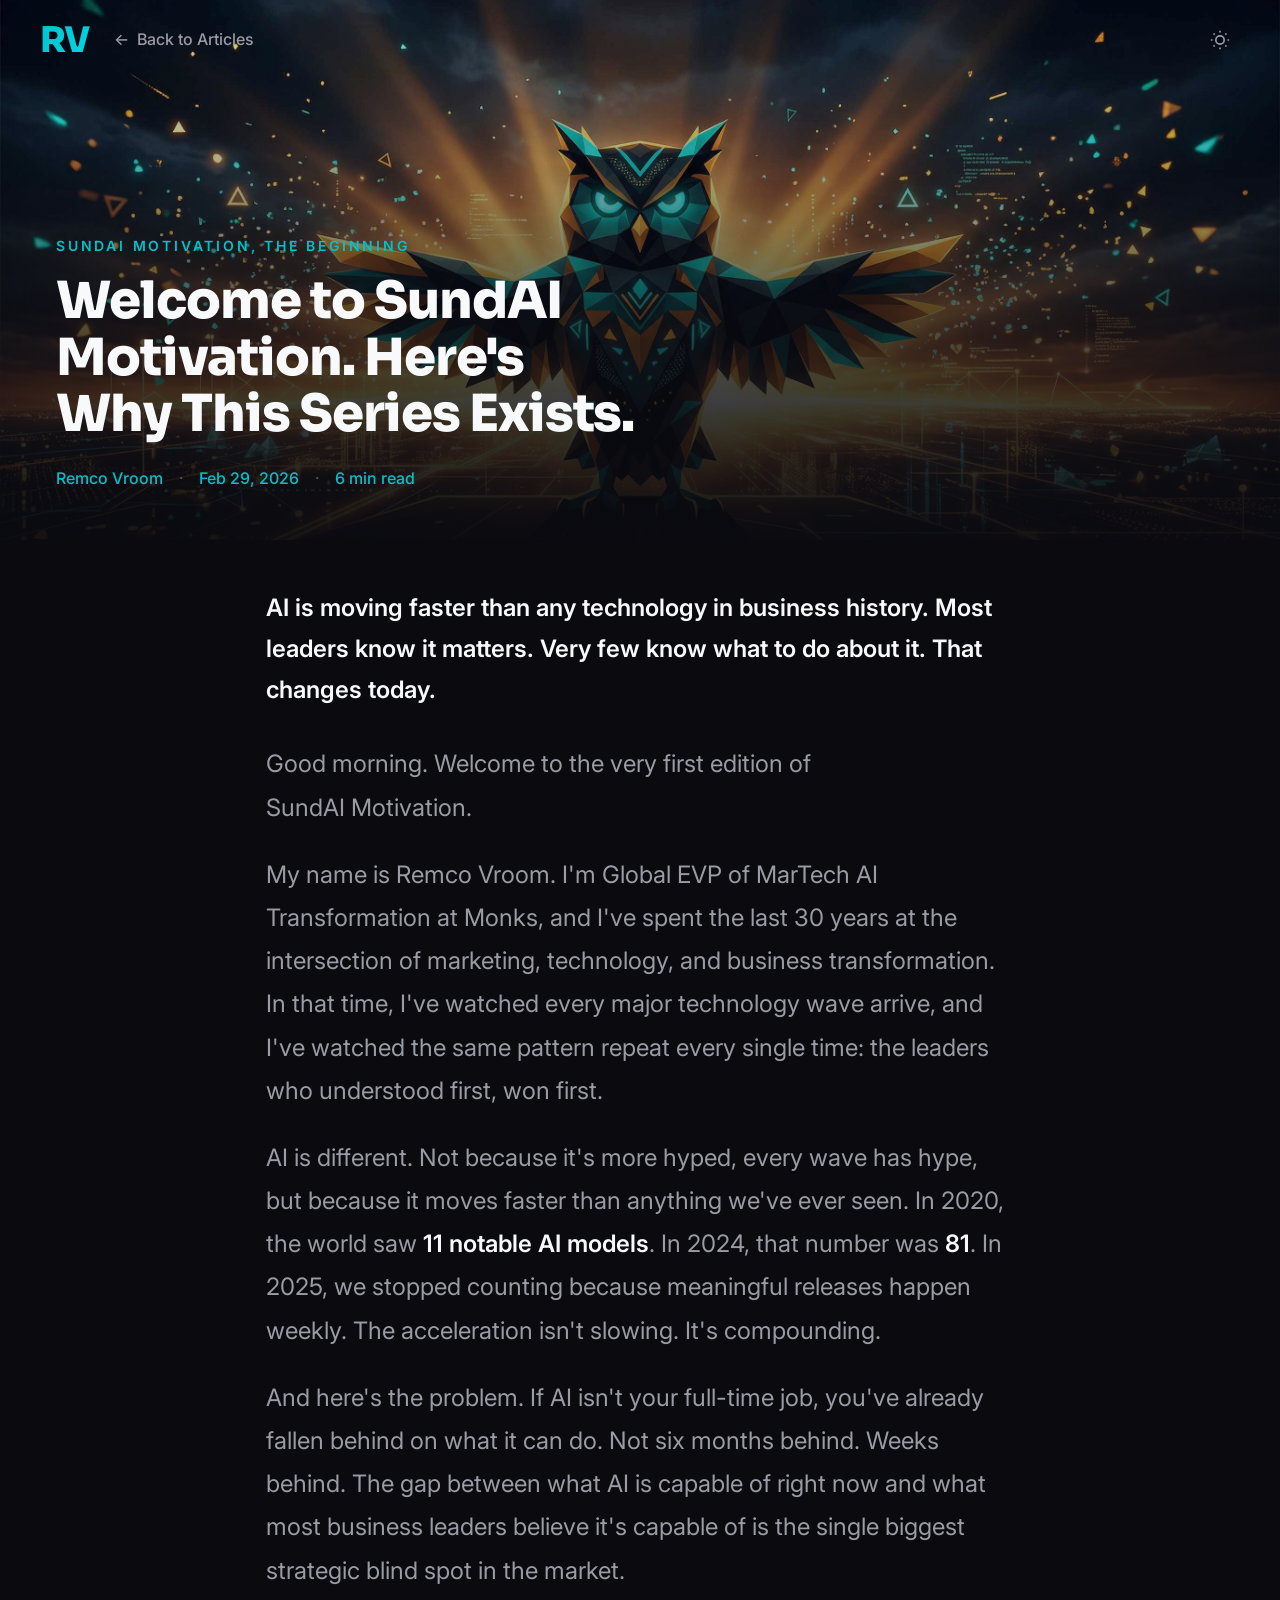
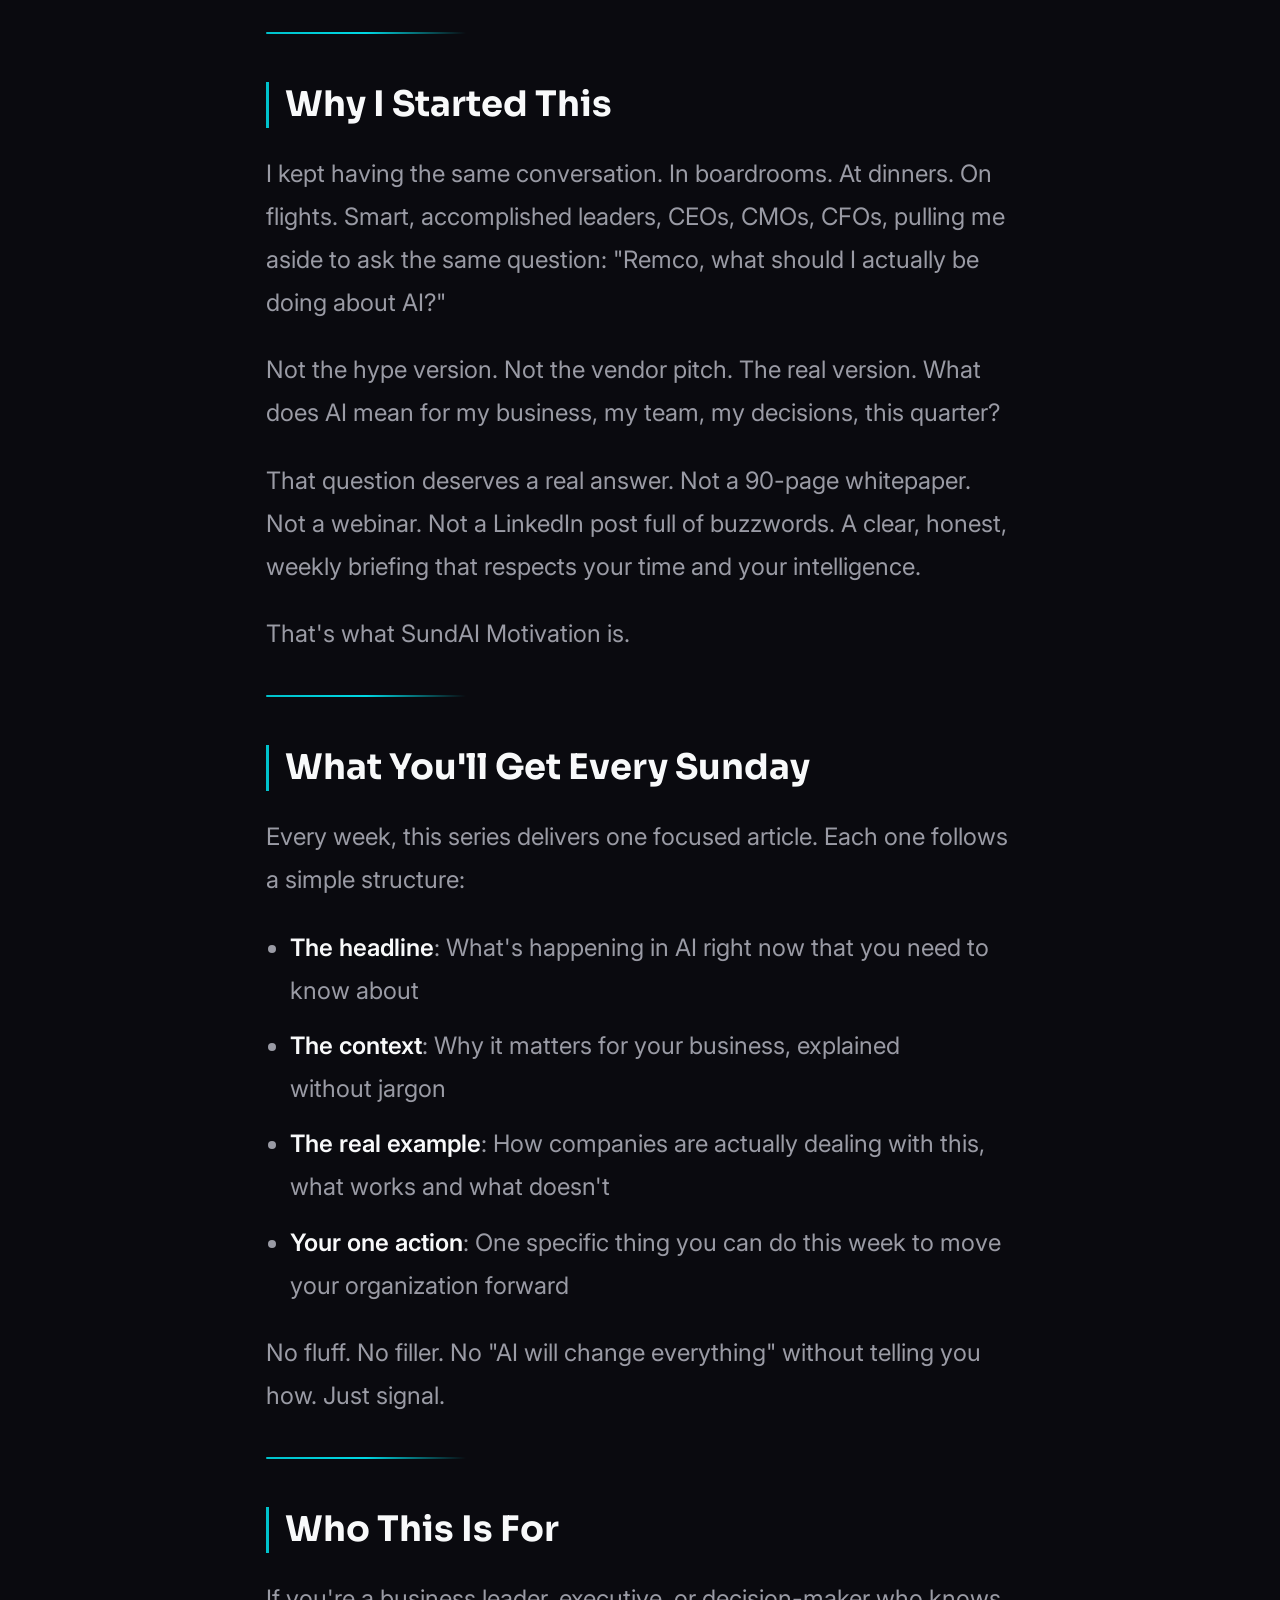
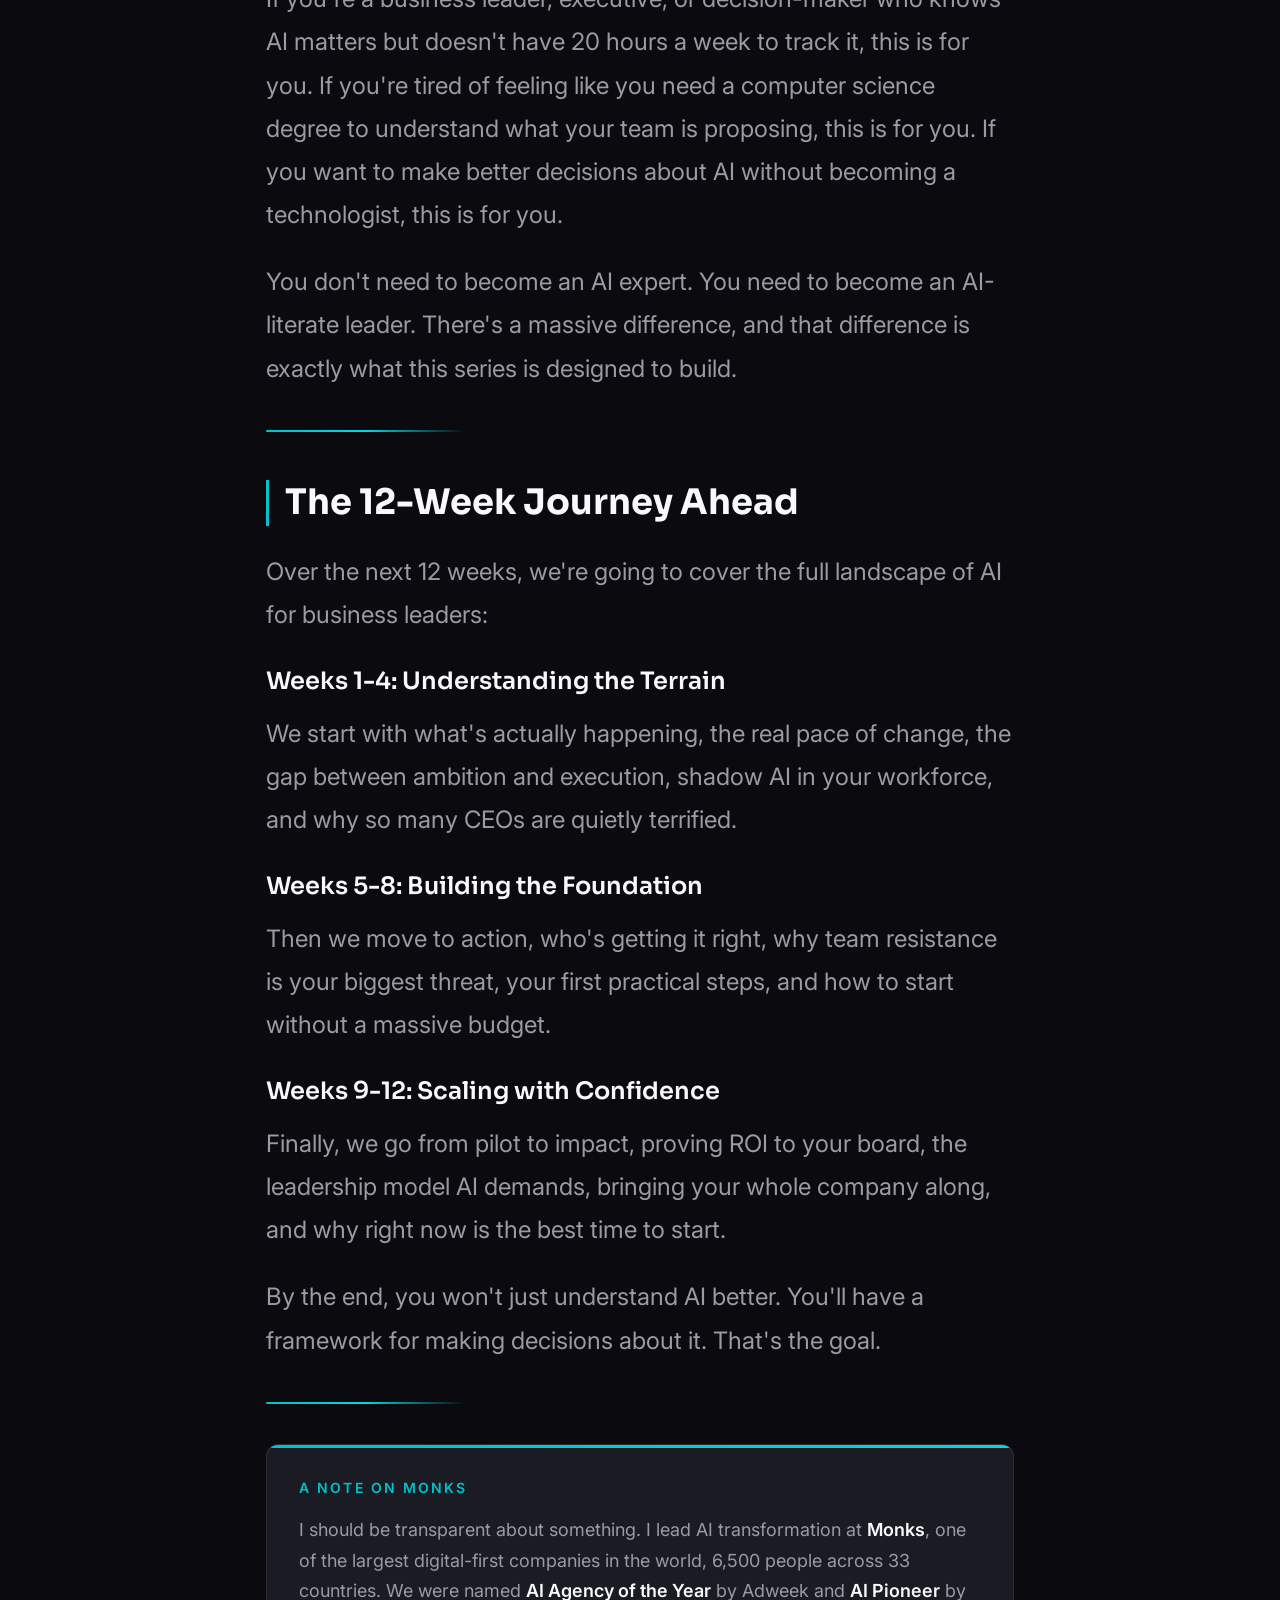
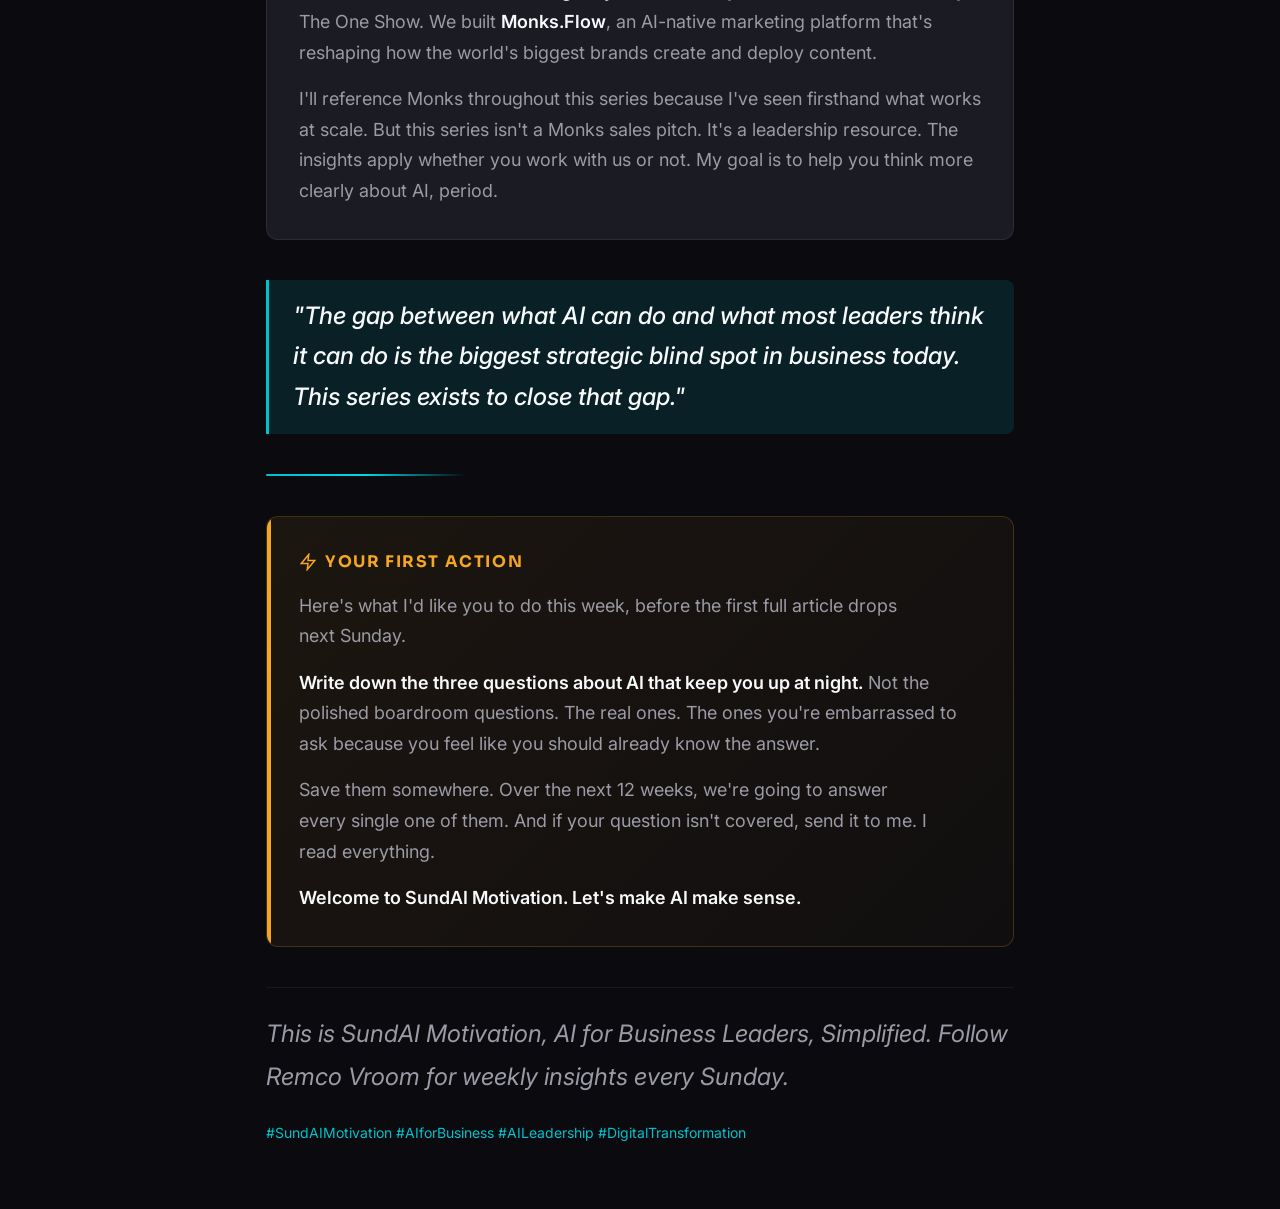
==== articles/opening-welcome.html @ 275d7925 "Initial commit: SUNDAI MOTIVATION website" ====
<!DOCTYPE html>
<html lang="en" data-theme="dark">
<head>
  <meta charset="UTF-8">
  <meta name="viewport" content="width=device-width, initial-scale=1.0">
  <title>Welcome to SundAI Motivation. Here's Why This Series Exists., Remco Vroom | SundAI Motivation</title>
  <meta name="description" content="The inaugural edition of SundAI Motivation, AI for Business Leaders. By Remco Vroom, Global EVP MarTech AI Transformation at Monks.">

  <link rel="preconnect" href="https://fonts.googleapis.com">
  <link rel="preconnect" href="https://fonts.gstatic.com" crossorigin>
  <link href="https://fonts.googleapis.com/css2?family=Sora:wght@400;600;700;800&family=Inter:wght@400;500;600&family=JetBrains+Mono:wght@400&display=swap" rel="stylesheet">

  <link rel="stylesheet" href="../base.css">
  <link rel="stylesheet" href="../style.css">
  <link rel="stylesheet" href="../components.css">
  <link rel="stylesheet" href="../article.css">

  <script>document.documentElement.setAttribute('data-theme','dark');</script>
</head>
<body>
  <!-- Reading progress -->
  <div class="reading-progress" id="readingProgress" aria-hidden="true"></div>

  <!-- Navigation -->
  <nav class="article-nav-bar" id="articleNav" role="navigation" aria-label="Article navigation">
    <div class="article-nav-inner">
      <div class="article-nav-left">
        <a href="../index.html" class="nav-logo" aria-label="Remco Vroom home">
          <span class="nav-logo-monogram">RV</span>
        </a>
        <a href="../index.html#articles" class="article-back-link">
          <span aria-hidden="true">&larr;</span>
          <span class="back-text">Back to Articles</span>
        </a>
      </div>
      <div class="nav-actions">
        <button data-theme-toggle aria-label="Switch to light mode" class="theme-btn">
          <svg width="20" height="20" viewBox="0 0 24 24" fill="none" stroke="currentColor" stroke-width="2"><circle cx="12" cy="12" r="5"/><path d="M12 1v2M12 21v2M4.22 4.22l1.42 1.42M18.36 18.36l1.42 1.42M1 12h2M21 12h2M4.22 19.78l1.42-1.42M18.36 5.64l1.42-1.42"/></svg>
        </button>
      </div>
    </div>
  </nav>

  <main>
    <!-- Article Header -->
    <header class="article-header">
      <img src="../assets/headers/opening-welcome.jpg" alt="Welcome to SundAI Motivation" class="article-header-image">
      <div class="article-header-overlay" aria-hidden="true"></div>
      <div class="article-header-content">
        <span class="article-header-label">SundAI Motivation, The Beginning</span>
        <h1 class="article-header-title">Welcome to SundAI Motivation. Here's Why This Series Exists.</h1>
        <div class="article-meta">
          <span class="article-meta-item">Remco Vroom</span>
          <span class="article-meta-divider" aria-hidden="true">&middot;</span>
          <span class="article-meta-item">Feb 29, 2026</span>
          <span class="article-meta-divider" aria-hidden="true">&middot;</span>
          <span class="article-meta-item">6 min read</span>
        </div>
      </div>
    </header>

    <!-- Article Body -->
    <div class="article-body">
      <article class="article-content">

        <p class="article-lead">AI is moving faster than any technology in business history. Most leaders know it matters. Very few know what to do about it. That changes today.</p>

        <p>Good morning. Welcome to the very first edition of SundAI Motivation.</p>

        <p>My name is Remco Vroom. I'm Global EVP of MarTech AI Transformation at Monks, and I've spent the last 30 years at the intersection of marketing, technology, and business transformation. In that time, I've watched every major technology wave arrive, and I've watched the same pattern repeat every single time: the leaders who understood first, won first.</p>

        <p>AI is different. Not because it's more hyped, every wave has hype, but because it moves faster than anything we've ever seen. In 2020, the world saw <strong>11 notable AI models</strong>. In 2024, that number was <strong>81</strong>. In 2025, we stopped counting because meaningful releases happen weekly. The acceleration isn't slowing. It's compounding.</p>

        <p>And here's the problem. If AI isn't your full-time job, you've already fallen behind on what it can do. Not six months behind. Weeks behind. The gap between what AI is capable of right now and what most business leaders believe it's capable of is the single biggest strategic blind spot in the market.</p>

        <hr>

        <h3>Why I Started This</h3>

        <p>I kept having the same conversation. In boardrooms. At dinners. On flights. Smart, accomplished leaders, CEOs, CMOs, CFOs, pulling me aside to ask the same question: "Remco, what should I actually be doing about AI?"</p>

        <p>Not the hype version. Not the vendor pitch. The real version. What does AI mean for my business, my team, my decisions, this quarter?</p>

        <p>That question deserves a real answer. Not a 90-page whitepaper. Not a webinar. Not a LinkedIn post full of buzzwords. A clear, honest, weekly briefing that respects your time and your intelligence.</p>

        <p>That's what SundAI Motivation is.</p>

        <hr>

        <h3>What You'll Get Every Sunday</h3>

        <p>Every week, this series delivers one focused article. Each one follows a simple structure:</p>

        <ul>
          <li><strong>The headline</strong>: What's happening in AI right now that you need to know about</li>
          <li><strong>The context</strong>: Why it matters for your business, explained without jargon</li>
          <li><strong>The real example</strong>: How companies are actually dealing with this, what works and what doesn't</li>
          <li><strong>Your one action</strong>: One specific thing you can do this week to move your organization forward</li>
        </ul>

        <p>No fluff. No filler. No "AI will change everything" without telling you how. Just signal.</p>

        <hr>

        <h3>Who This Is For</h3>

        <p>If you're a business leader, executive, or decision-maker who knows AI matters but doesn't have 20 hours a week to track it, this is for you. If you're tired of feeling like you need a computer science degree to understand what your team is proposing, this is for you. If you want to make better decisions about AI without becoming a technologist, this is for you.</p>

        <p>You don't need to become an AI expert. You need to become an AI-literate leader. There's a massive difference, and that difference is exactly what this series is designed to build.</p>

        <hr>

        <h3>The 12-Week Journey Ahead</h3>

        <p>Over the next 12 weeks, we're going to cover the full landscape of AI for business leaders:</p>

        <h4>Weeks 1-4: Understanding the Terrain</h4>

        <p>We start with what's actually happening, the real pace of change, the gap between ambition and execution, shadow AI in your workforce, and why so many CEOs are quietly terrified.</p>

        <h4>Weeks 5-8: Building the Foundation</h4>

        <p>Then we move to action, who's getting it right, why team resistance is your biggest threat, your first practical steps, and how to start without a massive budget.</p>

        <h4>Weeks 9-12: Scaling with Confidence</h4>

        <p>Finally, we go from pilot to impact, proving ROI to your board, the leadership model AI demands, bringing your whole company along, and why right now is the best time to start.</p>

        <p>By the end, you won't just understand AI better. You'll have a framework for making decisions about it. That's the goal.</p>

        <hr>

        <div class="monks-story">
          <span class="monks-story-label">A Note on Monks</span>
          <p>I should be transparent about something. I lead AI transformation at <strong>Monks</strong>, one of the largest digital-first companies in the world, 6,500 people across 33 countries. We were named <strong>AI Agency of the Year</strong> by Adweek and <strong>AI Pioneer</strong> by The One Show. We built <strong>Monks.Flow</strong>, an AI-native marketing platform that's reshaping how the world's biggest brands create and deploy content.</p>
          <p>I'll reference Monks throughout this series because I've seen firsthand what works at scale. But this series isn't a Monks sales pitch. It's a leadership resource. The insights apply whether you work with us or not. My goal is to help you think more clearly about AI, period.</p>
        </div>

        <blockquote>
          <p>"The gap between what AI can do and what most leaders think it can do is the biggest strategic blind spot in business today. This series exists to close that gap."</p>
        </blockquote>

        <hr>

        <div class="action-callout">
          <div class="action-callout-label">
            <svg width="18" height="18" viewBox="0 0 24 24" fill="none" stroke="currentColor" stroke-width="2"><path d="M13 2L3 14h9l-1 8 10-12h-9l1-8z"/></svg>
            Your First Action
          </div>
          <p>Here's what I'd like you to do this week, before the first full article drops next Sunday.</p>
          <p><strong>Write down the three questions about AI that keep you up at night.</strong> Not the polished boardroom questions. The real ones. The ones you're embarrassed to ask because you feel like you should already know the answer.</p>
          <p>Save them somewhere. Over the next 12 weeks, we're going to answer every single one of them. And if your question isn't covered, send it to me. I read everything.</p>
          <p><strong>Welcome to SundAI Motivation. Let's make AI make sense.</strong></p>
        </div>

        <div class="article-series-footer">
          <p>This is SundAI Motivation, AI for Business Leaders, Simplified. Follow Remco Vroom for weekly insights every Sunday.</p>
          <span class="hashtags">#SundAIMotivation #AIforBusiness #AILeadership #DigitalTransformation</span>
        </div>

      </article>
    </div>
  </main>

  <script>
  (function() {
    'use strict';
    
    // Theme toggle
    const toggle = document.querySelector('[data-theme-toggle]');
    const root = document.documentElement;
    let theme = 'dark';
    
    function updateToggleIcon() {
      if (!toggle) return;
      toggle.innerHTML = theme === 'dark'
        ? '<svg width="20" height="20" viewBox="0 0 24 24" fill="none" stroke="currentColor" stroke-width="2"><circle cx="12" cy="12" r="5"/><path d="M12 1v2M12 21v2M4.22 4.22l1.42 1.42M18.36 18.36l1.42 1.42M1 12h2M21 12h2M4.22 19.78l1.42-1.42M18.36 5.64l1.42-1.42"/></svg>'
        : '<svg width="20" height="20" viewBox="0 0 24 24" fill="none" stroke="currentColor" stroke-width="2"><path d="M21 12.79A9 9 0 1 1 11.21 3 7 7 0 0 0 21 12.79z"/></svg>';
      toggle.setAttribute('aria-label', `Switch to ${theme === 'dark' ? 'light' : 'dark'} mode`);
    }
    
    if (toggle) {
      toggle.addEventListener('click', () => {
        theme = theme === 'dark' ? 'light' : 'dark';
        root.setAttribute('data-theme', theme);
        updateToggleIcon();
        updateNavBg();
      });
    }
    updateToggleIcon();
    
    // Nav scroll effect
    const nav = document.getElementById('articleNav');
    function updateNavBg() {
      if (window.scrollY > 50) {
        nav.classList.add('scrolled');
      } else {
        nav.classList.remove('scrolled');
      }
    }
    window.addEventListener('scroll', updateNavBg, { passive: true });
    updateNavBg();
    
    // Reading progress
    const progressBar = document.getElementById('readingProgress');
    function updateProgress() {
      const scrollTop = window.scrollY;
      const docHeight = document.documentElement.scrollHeight - window.innerHeight;
      const progress = docHeight > 0 ? (scrollTop / docHeight) * 100 : 0;
      progressBar.style.width = progress + '%';
    }
    window.addEventListener('scroll', updateProgress, { passive: true });
    updateProgress();
  })();
  </script>
</body>
</html>
---- base.css ----
/* base.css, global resets and polish */

*, *::before, *::after {
  box-sizing: border-box;
  margin: 0;
  padding: 0;
}

html {
  -moz-text-size-adjust: none;
  -webkit-text-size-adjust: none;
  text-size-adjust: none;
  -webkit-font-smoothing: antialiased;
  -moz-osx-font-smoothing: grayscale;
  text-rendering: optimizeLegibility;
  scroll-behavior: smooth;
  hanging-punctuation: first last;
  scroll-padding-top: var(--space-16);
}

body {
  min-height: 100dvh;
  line-height: 1.6;
  font-family: var(--font-body, 'Inter', sans-serif);
  font-size: var(--text-base);
  color: var(--color-text);
  background-color: var(--color-bg);
}

img, picture, video, canvas, svg {
  display: block;
  max-width: 100%;
  height: auto;
}

ul[role="list"], ol[role="list"] {
  list-style: none;
}

input, button, textarea, select {
  font: inherit;
  color: inherit;
}

h1, h2, h3, h4, h5, h6 {
  text-wrap: balance;
  line-height: 1.15;
}

p, li, figcaption {
  text-wrap: pretty;
  max-width: 72ch;
}

::selection {
  background: rgba(0, 194, 204, 0.25);
  color: var(--color-text);
}

:focus-visible {
  outline: 2px solid var(--color-primary);
  outline-offset: 3px;
  border-radius: 4px;
}

@media (prefers-reduced-motion: reduce) {
  *, *::before, *::after {
    animation-duration: 0.01ms !important;
    animation-iteration-count: 1 !important;
    transition-duration: 0.01ms !important;
    scroll-behavior: auto !important;
  }
}

button {
  cursor: pointer;
  background: none;
  border: none;
}

table {
  border-collapse: collapse;
  width: 100%;
}

.sr-only {
  position: absolute;
  width: 1px;
  height: 1px;
  padding: 0;
  margin: -1px;
  overflow: hidden;
  clip: rect(0, 0, 0, 0);
  white-space: nowrap;
  border-width: 0;
}
---- style.css ----
/* ============================================
   REMCO VROOM, Custom Design Tokens
   Dark-mode-first premium personal brand
   ============================================ */

:root {
  /* --- Type Scale (Fluid) --- */
  --text-xs:   clamp(0.75rem, 0.7rem  + 0.25vw, 0.875rem);
  --text-sm:   clamp(0.875rem, 0.8rem  + 0.35vw, 1rem);
  --text-base: clamp(1rem,    0.9rem  + 0.5vw, 1.125rem);
  --text-lg:   clamp(1.125rem, 0.95rem + 0.85vw, 1.5rem);
  --text-xl:   clamp(1.5rem,  1rem    + 1.5vw, 2.25rem);
  --text-2xl:  clamp(2rem,    1.2rem  + 2.5vw, 3.5rem);
  --text-3xl:  clamp(2.5rem,  1rem    + 4vw,   5rem);
  --text-hero: clamp(3rem,    0.5rem  + 7vw,   8rem);

  /* --- 4px Spacing System --- */
  --space-1:  0.25rem;
  --space-2:  0.5rem;
  --space-3:  0.75rem;
  --space-4:  1rem;
  --space-5:  1.25rem;
  --space-6:  1.5rem;
  --space-8:  2rem;
  --space-10: 2.5rem;
  --space-12: 3rem;
  --space-16: 4rem;
  --space-20: 5rem;
  --space-24: 6rem;
  --space-32: 8rem;

  /* --- Fonts --- */
  --font-display: 'Sora', sans-serif;
  --font-body: 'Inter', sans-serif;
  --font-mono: 'JetBrains Mono', monospace;

  /* --- Accent Colors (both modes) --- */
  --color-primary: #00C2CC;
  --color-primary-hover: #00D8E3;
  --color-primary-active: #008B94;
  --color-primary-highlight: rgba(0,194,204,0.12);
  --color-accent-warm: #F5A623;

  /* --- Radius --- */
  --radius-sm: 8px;
  --radius-md: 12px;
  --radius-lg: 16px;
  --radius-full: 9999px;

  /* --- Transitions --- */
  --transition-interactive: 180ms cubic-bezier(0.16, 1, 0.3, 1);
  --ease-golden: cubic-bezier(0.16, 1, 0.3, 1);

  /* --- Content Widths --- */
  --content-narrow: 640px;
  --content-default: 960px;
  --content-wide: 1200px;
  --content-full: 100%;
}

/* ============================================
   LIGHT MODE
   ============================================ */
[data-theme="light"] {
  --color-bg: #F8F9FA;
  --color-surface: #FFFFFF;
  --color-surface-2: #F0F1F3;
  --color-surface-offset: #E8E9ED;
  --color-divider: #D4D5DA;
  --color-border: #C8C9CE;

  --color-text: #1A1B23;
  --color-text-muted: #5C5D6B;
  --color-text-faint: #9A9BA5;

  --shadow-sm: 0 1px 2px rgba(26,27,35,0.06);
  --shadow-md: 0 4px 12px rgba(26,27,35,0.08);
  --shadow-lg: 0 12px 32px rgba(26,27,35,0.12);
}

/* ============================================
   DARK MODE (PRIMARY / DEFAULT)
   ============================================ */
:root, [data-theme="dark"] {
  --color-bg: #0A0A0F;
  --color-surface: #1A1B23;
  --color-surface-2: #22232E;
  --color-surface-offset: #14151C;
  --color-divider: rgba(255,255,255,0.06);
  --color-border: rgba(255,255,255,0.08);

  --color-text: #F8F9FA;
  --color-text-muted: #9A9BA5;
  --color-text-faint: #5C5D6B;

  --shadow-sm: 0 1px 2px rgba(0,0,0,0.2);
  --shadow-md: 0 4px 12px rgba(0,0,0,0.3);
  --shadow-lg: 0 12px 32px rgba(0,0,0,0.4);
}

/* ============================================
   GLASS EFFECTS
   ============================================ */
.glass {
  backdrop-filter: blur(24px);
  -webkit-backdrop-filter: blur(24px);
  background: rgba(255,255,255,0.04);
  border: 1px solid rgba(255,255,255,0.08);
}

[data-theme="light"] .glass {
  background: rgba(255,255,255,0.7);
  border: 1px solid rgba(0,0,0,0.08);
}
---- components.css ----
/* ============================================
   COMPONENTS, Remco Vroom
   Premium dark-mode-first personal brand site
   ============================================ */

/* ====== NAVIGATION ====== */
.nav {
  position: fixed;
  top: 0;
  left: 0;
  right: 0;
  z-index: 1000;
  padding: var(--space-3) var(--space-4);
  transition: background var(--transition-interactive),
              backdrop-filter var(--transition-interactive);
}

.nav-inner {
  max-width: var(--content-wide);
  margin: 0 auto;
  display: flex;
  align-items: center;
  justify-content: space-between;
  gap: var(--space-4);
}

.nav-logo {
  text-decoration: none;
  color: var(--color-text);
  transition: color var(--transition-interactive);
}

.nav-logo-monogram {
  font-family: var(--font-display);
  font-weight: 800;
  font-size: var(--text-xl);
  letter-spacing: -0.02em;
  background: linear-gradient(135deg, var(--color-primary) 0%, var(--color-primary-hover) 100%);
  -webkit-background-clip: text;
  -webkit-text-fill-color: transparent;
  background-clip: text;
}

.nav-links {
  display: flex;
  gap: var(--space-8);
  list-style: none;
}

.nav-links a {
  font-family: var(--font-body);
  font-size: var(--text-sm);
  font-weight: 500;
  color: var(--color-text-muted);
  text-decoration: none;
  transition: color var(--transition-interactive);
  position: relative;
}

.nav-links a::after {
  content: '';
  position: absolute;
  bottom: -4px;
  left: 0;
  width: 0;
  height: 2px;
  background: var(--color-primary);
  transition: width var(--transition-interactive);
}

.nav-links a:hover {
  color: var(--color-text);
}

.nav-links a:hover::after,
.nav-links a.active::after {
  width: 100%;
}

.nav-links a.active {
  color: var(--color-text);
}

.nav-actions {
  display: flex;
  align-items: center;
  gap: var(--space-3);
}

.theme-btn {
  display: flex;
  align-items: center;
  justify-content: center;
  width: 40px;
  height: 40px;
  border-radius: var(--radius-sm);
  color: var(--color-text-muted);
  transition: color var(--transition-interactive),
              background var(--transition-interactive);
}

.theme-btn:hover {
  color: var(--color-text);
  background: rgba(255,255,255,0.06);
}

[data-theme="light"] .theme-btn:hover {
  background: rgba(0,0,0,0.06);
}

.hamburger {
  display: none;
  flex-direction: column;
  justify-content: center;
  gap: 5px;
  width: 44px;
  height: 44px;
  padding: var(--space-2);
}

.hamburger span {
  display: block;
  width: 24px;
  height: 2px;
  background: var(--color-text);
  transition: transform var(--transition-interactive),
              opacity var(--transition-interactive);
}

.hamburger.active span:nth-child(1) {
  transform: translateY(7px) rotate(45deg);
}

.hamburger.active span:nth-child(2) {
  opacity: 0;
}

.hamburger.active span:nth-child(3) {
  transform: translateY(-7px) rotate(-45deg);
}

/* Mobile menu */
.mobile-menu {
  position: fixed;
  top: 0;
  right: -100%;
  width: 300px;
  height: 100dvh;
  z-index: 999;
  padding: var(--space-24) var(--space-8) var(--space-8);
  transition: right 400ms var(--ease-golden);
  border-radius: 0;
  border-left: 1px solid rgba(255,255,255,0.08);
}

.mobile-menu.open {
  right: 0;
}

.mobile-menu ul {
  list-style: none;
  display: flex;
  flex-direction: column;
  gap: var(--space-6);
}

.mobile-menu a {
  font-family: var(--font-display);
  font-size: var(--text-xl);
  font-weight: 600;
  color: var(--color-text);
  text-decoration: none;
  transition: color var(--transition-interactive);
}

.mobile-menu a:hover {
  color: var(--color-primary);
}

/* Mobile overlay backdrop */
.mobile-overlay {
  position: fixed;
  inset: 0;
  background: rgba(0,0,0,0.5);
  z-index: 998;
  opacity: 0;
  pointer-events: none;
  transition: opacity 300ms var(--ease-golden);
}

.mobile-overlay.active {
  opacity: 1;
  pointer-events: auto;
}

/* ====== HERO ====== */
.hero {
  position: relative;
  min-height: 100dvh;
  display: flex;
  align-items: center;
  overflow: hidden;
  overflow-x: clip;
}

.hero-bg {
  position: absolute;
  inset: 0;
  background: linear-gradient(135deg, #0A0A0F 0%, #0D1B2A 40%, #001A20 100%);
  z-index: 0;
}

[data-theme="light"] .hero-bg {
  background: linear-gradient(135deg, #F8F9FA 0%, #E8EFF8 40%, #E0F0F0 100%);
}

.hero-particles {
  position: absolute;
  inset: 0;
  background-image: radial-gradient(1px 1px at 20px 30px, rgba(0,194,204,0.15), transparent),
                     radial-gradient(1px 1px at 40px 70px, rgba(0,194,204,0.1), transparent),
                     radial-gradient(1px 1px at 50px 160px, rgba(0,194,204,0.12), transparent),
                     radial-gradient(1px 1px at 90px 40px, rgba(0,194,204,0.08), transparent),
                     radial-gradient(1px 1px at 130px 80px, rgba(245,166,35,0.06), transparent),
                     radial-gradient(1px 1px at 160px 120px, rgba(0,194,204,0.1), transparent);
  background-size: 200px 200px;
  animation: particleDrift 20s linear infinite;
}

@keyframes particleDrift {
  0% { transform: translate(0, 0); }
  100% { transform: translate(-200px, -200px); }
}

.hero-content {
  position: relative;
  z-index: 1;
  max-width: var(--content-wide);
  margin: 0 auto;
  padding: var(--space-16) var(--space-4) 0;
  display: grid;
  grid-template-columns: 1.1fr 0.9fr;
  gap: var(--space-4);
  align-items: center;
  width: 100%;
  min-height: 100dvh;
}

.hero-text {
  display: flex;
  flex-direction: column;
  gap: var(--space-4);
}

.hero-label {
  font-family: var(--font-body);
  font-size: var(--text-xs);
  font-weight: 600;
  text-transform: uppercase;
  letter-spacing: 0.2em;
  color: var(--color-primary);
}

.hero-headline {
  font-family: var(--font-display);
  font-size: var(--text-hero);
  font-weight: 800;
  line-height: 1.0;
  letter-spacing: -0.03em;
  color: var(--color-text);
}

.hero-subline {
  font-family: var(--font-body);
  font-size: var(--text-lg);
  color: var(--color-text-muted);
  max-width: 50ch;
  line-height: 1.6;
}

.hero-buttons {
  display: flex;
  gap: var(--space-4);
  margin-top: var(--space-4);
  flex-wrap: wrap;
}

.hero-image-wrap {
  position: relative;
  display: flex;
  justify-content: center;
  align-items: center;
  overflow: hidden;
}

.hero-glow {
  position: absolute;
  bottom: 10%;
  left: 50%;
  transform: translateX(-50%);
  width: 70%;
  height: 70%;
  background: radial-gradient(ellipse, rgba(0,194,204,0.15) 0%, transparent 70%);
  filter: blur(40px);
  pointer-events: none;
}

[data-theme="light"] .hero-glow {
  background: radial-gradient(ellipse, rgba(0,194,204,0.1) 0%, transparent 70%);
}

.hero-image {
  width: auto;
  max-width: 100%;
  max-height: 70vh;
  height: auto;
  object-fit: contain;
  position: relative;
  z-index: 1;
  filter: drop-shadow(0 0 60px rgba(0,194,204,0.2));
  border-radius: var(--radius-md);
}

/* ====== BUTTONS ====== */
.btn {
  display: inline-flex;
  align-items: center;
  gap: var(--space-2);
  padding: var(--space-3) var(--space-6);
  border-radius: var(--radius-sm);
  font-family: var(--font-body);
  font-weight: 600;
  font-size: var(--text-sm);
  text-decoration: none;
  cursor: pointer;
  transition: all var(--transition-interactive);
  border: none;
  white-space: nowrap;
}

.btn-primary {
  background: linear-gradient(135deg, #00C2CC 0%, #009BA3 100%);
  color: #0A0A0F;
  box-shadow: 0 4px 16px rgba(0,194,204,0.15);
}

.btn-primary:hover {
  box-shadow: 0 8px 32px rgba(0,194,204,0.25);
  transform: translateY(-1px);
}

.btn-primary:active {
  transform: translateY(0);
  box-shadow: 0 2px 8px rgba(0,194,204,0.15);
}

.btn-ghost {
  background: transparent;
  color: var(--color-text);
  border: 1px solid var(--color-border);
}

.btn-ghost:hover {
  border-color: var(--color-primary);
  color: var(--color-primary);
  box-shadow: 0 4px 16px rgba(0,194,204,0.08);
}

.btn-ghost:active {
  transform: translateY(0);
}

.btn-lg {
  padding: var(--space-4) var(--space-8);
  font-size: var(--text-base);
}

/* ====== ABOUT ====== */
.about {
  padding: clamp(var(--space-12), 8vw, var(--space-32)) var(--space-4);
  background: var(--color-surface-offset);
}

.about-container {
  max-width: var(--content-wide);
  margin: 0 auto;
}

.about-glass {
  border-radius: var(--radius-lg);
  padding: clamp(var(--space-6), 4vw, var(--space-12));
}

.about-inner {
  display: grid;
  grid-template-columns: 1fr 1fr;
  gap: var(--space-10);
  align-items: center;
}

.about-name {
  font-family: var(--font-display);
  font-size: var(--text-2xl);
  font-weight: 700;
  margin-bottom: var(--space-2);
}

.about-title {
  font-family: var(--font-body);
  font-size: var(--text-sm);
  font-weight: 600;
  color: var(--color-primary);
  margin-bottom: var(--space-6);
}

.about-bio {
  font-family: var(--font-body);
  font-size: var(--text-base);
  color: var(--color-text-muted);
  line-height: 1.7;
  margin-bottom: var(--space-8);
  max-width: 60ch;
}

.about-stats {
  display: grid;
  grid-template-columns: repeat(4, 1fr);
  gap: var(--space-4);
}

.stat {
  text-align: center;
  padding: var(--space-4) var(--space-2);
  background: rgba(255,255,255,0.03);
  border-radius: var(--radius-sm);
  border: 1px solid var(--color-divider);
}

[data-theme="light"] .stat {
  background: rgba(0,0,0,0.03);
}

.stat-number {
  font-family: var(--font-display);
  font-size: var(--text-xl);
  font-weight: 700;
  color: var(--color-primary);
  display: block;
  margin-bottom: var(--space-1);
}

.stat-label {
  font-family: var(--font-body);
  font-size: var(--text-xs);
  color: var(--color-text-muted);
  display: block;
}

.about-image-wrap {
  display: flex;
  justify-content: center;
  align-items: center;
  border-radius: var(--radius-md);
  overflow: hidden;
  aspect-ratio: 16/9;
}

.about-image {
  width: 100%;
  height: 100%;
  object-fit: cover;
  object-position: center;
  border-radius: var(--radius-md);
}

/* ====== ARTICLES ====== */
.articles {
  padding: clamp(var(--space-12), 8vw, var(--space-32)) var(--space-4);
  background: var(--color-bg);
}

.articles-container {
  max-width: var(--content-wide);
  margin: 0 auto;
}

.articles-header {
  margin-bottom: var(--space-12);
}

.section-accent-line {
  width: 60px;
  height: 3px;
  background: linear-gradient(90deg, var(--color-primary), var(--color-primary-hover));
  border-radius: 2px;
  margin-bottom: var(--space-4);
}

.articles-title {
  font-family: var(--font-display);
  font-size: var(--text-2xl);
  font-weight: 700;
  margin-bottom: var(--space-2);
}

.articles-subtitle {
  font-family: var(--font-body);
  font-size: var(--text-lg);
  color: var(--color-text-muted);
}

.articles-grid {
  display: grid;
  grid-template-columns: repeat(auto-fill, minmax(min(340px, 100%), 1fr));
  gap: var(--space-6);
}

.article-card {
  background: var(--color-surface);
  border: 1px solid var(--color-border);
  border-radius: var(--radius-md);
  overflow: hidden;
  transition: border-color var(--transition-interactive),
              box-shadow var(--transition-interactive),
              transform var(--transition-interactive);
  text-decoration: none;
  color: inherit;
  display: block;
}

.article-card:hover {
  border-color: rgba(0,194,204,0.3);
  box-shadow: 0 8px 32px rgba(0,194,204,0.08);
  transform: translateY(-2px);
}

.article-card:active {
  transform: translateY(0);
}

.article-card-image {
  width: 100%;
  aspect-ratio: 16/9;
  object-fit: cover;
  display: block;
}

.article-card-body {
  padding: var(--space-5);
}

.article-card-title {
  font-family: var(--font-display);
  font-size: var(--text-base);
  font-weight: 600;
  line-height: 1.35;
  margin-bottom: var(--space-3);
  color: var(--color-text);
}

.article-card-meta {
  font-family: var(--font-body);
  font-size: var(--text-xs);
  color: var(--color-text-faint);
  display: flex;
  gap: var(--space-3);
}

/* ====== AI LANDSCAPE ====== */
.landscape {
  padding: clamp(var(--space-12), 8vw, var(--space-32)) var(--space-4);
  background: var(--color-surface-offset);
  position: relative;
  overflow: hidden;
}

.landscape::before {
  content: '';
  position: absolute;
  top: 0;
  right: -20%;
  width: 50%;
  height: 50%;
  background: radial-gradient(ellipse, rgba(0,194,204,0.04) 0%, transparent 70%);
  pointer-events: none;
}

.landscape-container {
  max-width: var(--content-wide);
  margin: 0 auto;
  position: relative;
  z-index: 1;
}

.landscape-header {
  margin-bottom: var(--space-12);
}

.landscape-title {
  font-family: var(--font-display);
  font-size: var(--text-2xl);
  font-weight: 700;
}

.landscape-stats {
  display: grid;
  grid-template-columns: repeat(2, 1fr);
  gap: var(--space-8);
}

.landscape-stat {
  padding: var(--space-8);
  background: var(--color-surface);
  border: 1px solid var(--color-border);
  border-radius: var(--radius-md);
  transition: border-color var(--transition-interactive),
              box-shadow var(--transition-interactive);
}

.landscape-stat:hover {
  border-color: rgba(0,194,204,0.2);
  box-shadow: 0 8px 32px rgba(0,194,204,0.06);
}

.landscape-number {
  font-family: var(--font-display);
  font-size: var(--text-3xl);
  font-weight: 800;
  color: var(--color-primary);
  display: block;
  line-height: 1;
  font-variant-numeric: tabular-nums lining-nums;
}

.landscape-suffix {
  font-family: var(--font-display);
  font-size: var(--text-lg);
  font-weight: 600;
  color: var(--color-text);
  display: block;
  margin-top: var(--space-2);
  margin-bottom: var(--space-4);
}

.landscape-context {
  font-family: var(--font-body);
  font-size: var(--text-sm);
  color: var(--color-text-muted);
  line-height: 1.6;
  max-width: 50ch;
}

/* ====== SPEAKING & CONTACT ====== */
.speaking {
  padding: clamp(var(--space-12), 8vw, var(--space-32)) var(--space-4);
  background: linear-gradient(135deg, #0A0A0F 0%, #0D1B2A 50%, #001A20 100%);
  text-align: center;
}

[data-theme="light"] .speaking {
  background: linear-gradient(135deg, #F8F9FA 0%, #E8EFF8 50%, #E0F0F0 100%);
}

.speaking-container {
  max-width: var(--content-default);
  margin: 0 auto;
}

.speaking-title {
  font-family: var(--font-display);
  font-size: var(--text-2xl);
  font-weight: 700;
  margin-bottom: var(--space-4);
}

.speaking-subtitle {
  font-family: var(--font-body);
  font-size: var(--text-lg);
  color: var(--color-text-muted);
  margin-bottom: var(--space-10);
  max-width: 55ch;
  margin-left: auto;
  margin-right: auto;
}

.speaking-topics {
  display: flex;
  flex-wrap: wrap;
  gap: var(--space-3);
  justify-content: center;
  margin-bottom: var(--space-10);
}

.topic-pill {
  font-family: var(--font-body);
  font-size: var(--text-sm);
  font-weight: 500;
  padding: var(--space-2) var(--space-5);
  border-radius: var(--radius-full);
  background: var(--color-primary-highlight);
  color: var(--color-primary);
  border: 1px solid rgba(0,194,204,0.2);
}

.speaking-contact {
  display: flex;
  align-items: center;
  justify-content: center;
  gap: var(--space-6);
}

.social-link {
  display: flex;
  align-items: center;
  justify-content: center;
  width: 48px;
  height: 48px;
  border-radius: var(--radius-sm);
  color: var(--color-text-muted);
  border: 1px solid var(--color-border);
  transition: all var(--transition-interactive);
}

.social-link:hover {
  color: var(--color-primary);
  border-color: var(--color-primary);
  box-shadow: 0 4px 16px rgba(0,194,204,0.15);
}

/* ====== FOOTER ====== */
.footer {
  padding: var(--space-8) var(--space-4);
  border-top: 1px solid var(--color-divider);
  background: var(--color-bg);
}

.footer-inner {
  max-width: var(--content-wide);
  margin: 0 auto;
  display: flex;
  justify-content: space-between;
  align-items: center;
}

.footer p {
  font-family: var(--font-body);
  font-size: var(--text-xs);
  color: var(--color-text-faint);
}

.footer-links {
  display: flex;
  align-items: center;
  gap: var(--space-4);
}

.footer-links a {
  font-family: var(--font-body);
  font-size: var(--text-xs);
  color: var(--color-text-faint);
  text-decoration: none;
  transition: color var(--transition-interactive);
}

.footer-links a:hover {
  color: var(--color-primary);
}

.footer-links svg {
  display: block;
}

/* ====== SCROLL REVEAL ANIMATIONS ====== */
.fade-in {
  opacity: 1;
}

@supports (animation-timeline: scroll()) {
  .fade-in {
    opacity: 0;
    animation: revealFade linear both;
    animation-timeline: view();
    animation-range: entry 0% entry 35%;
  }
}

@keyframes revealFade {
  to { opacity: 1; }
}

/* ====== RESPONSIVE ====== */
@media (max-width: 1024px) {
  .hero-content {
    grid-template-columns: 1fr;
    text-align: center;
    padding-top: var(--space-24);
    align-items: center;
    min-height: auto;
  }

  .hero-text {
    align-items: center;
    order: 1;
    padding-bottom: var(--space-8);
  }

  .hero-subline {
    max-width: 45ch;
    margin: 0 auto;
  }

  .hero-buttons {
    justify-content: center;
  }

  .hero-image-wrap {
    order: 2;
    max-width: 500px;
    margin: 0 auto;
  }

  .hero-image {
    max-width: 100%;
  }

  .about-inner {
    grid-template-columns: 1fr;
    text-align: center;
  }

  .about-bio {
    margin-left: auto;
    margin-right: auto;
  }

  .about-stats {
    grid-template-columns: repeat(2, 1fr);
  }

  .landscape-stats {
    grid-template-columns: 1fr;
  }
}

@media (max-width: 768px) {
  .nav-links {
    display: none;
  }

  .hamburger {
    display: flex;
  }

  .hero-content {
    padding-top: var(--space-20);
    gap: var(--space-4);
  }

  .hero-headline {
    font-size: clamp(2.5rem, 10vw, 5rem);
  }

  .about-stats {
    grid-template-columns: repeat(2, 1fr);
    gap: var(--space-3);
  }

  .stat {
    padding: var(--space-3) var(--space-2);
  }

  .stat-number {
    font-size: var(--text-lg);
  }

  .footer-inner {
    flex-direction: column;
    gap: var(--space-4);
    text-align: center;
  }
}

@media (max-width: 480px) {
  .hero-image-wrap {
    max-width: 100%;
  }

  .hero-image {
    max-width: 100%;
  }

  .speaking-topics {
    flex-direction: column;
    align-items: center;
  }

  .speaking-contact {
    flex-direction: column;
  }
}

/* ====== TAP STATES FOR TOUCH ====== */
@media (hover: none) {
  .btn:active {
    transform: scale(0.98);
  }

  .article-card:active {
    transform: scale(0.99);
  }

  .nav-links a::after {
    display: none;
  }
}
---- article.css ----
/* ============================================
   ARTICLE PAGE STYLES, Remco Vroom
   Premium editorial reading experience
   ============================================ */

/* ====== ARTICLE NAV ====== */
.article-nav-bar {
  position: fixed;
  top: 0;
  left: 0;
  right: 0;
  z-index: 1000;
  padding: var(--space-3) var(--space-4);
  transition: background var(--transition-interactive),
              backdrop-filter var(--transition-interactive);
}

.article-nav-bar.scrolled {
  background: rgba(10, 10, 15, 0.85);
  backdrop-filter: blur(24px);
  -webkit-backdrop-filter: blur(24px);
}

[data-theme="light"] .article-nav-bar.scrolled {
  background: rgba(248, 249, 250, 0.85);
}

.article-nav-inner {
  max-width: var(--content-wide);
  margin: 0 auto;
  display: flex;
  align-items: center;
  justify-content: space-between;
  gap: var(--space-4);
}

.article-nav-left {
  display: flex;
  align-items: center;
  gap: var(--space-6);
}

.article-back-link {
  font-family: var(--font-body);
  font-size: var(--text-sm);
  font-weight: 500;
  color: var(--color-text-muted);
  text-decoration: none;
  transition: color var(--transition-interactive);
  display: flex;
  align-items: center;
  gap: var(--space-2);
}

.article-back-link:hover {
  color: var(--color-primary);
}

/* ====== ARTICLE HERO / HEADER ====== */
.article-header {
  position: relative;
  width: 100%;
  min-height: 60vh;
  display: flex;
  align-items: flex-end;
  overflow: hidden;
}

.article-header-image {
  position: absolute;
  inset: 0;
  width: 100%;
  height: 100%;
  object-fit: cover;
  object-position: center;
}

.article-header-overlay {
  position: absolute;
  inset: 0;
  background: linear-gradient(
    to top,
    rgba(10, 10, 15, 0.95) 0%,
    rgba(10, 10, 15, 0.7) 40%,
    rgba(10, 10, 15, 0.3) 70%,
    rgba(10, 10, 15, 0.1) 100%
  );
}

[data-theme="light"] .article-header-overlay {
  background: linear-gradient(
    to top,
    rgba(248, 249, 250, 0.97) 0%,
    rgba(248, 249, 250, 0.75) 40%,
    rgba(248, 249, 250, 0.35) 70%,
    rgba(248, 249, 250, 0.1) 100%
  );
}

.article-header-content {
  position: relative;
  z-index: 1;
  max-width: var(--content-wide);
  margin: 0 auto;
  padding: var(--space-16) var(--space-4) var(--space-12);
  width: 100%;
}

.article-header-label {
  font-family: var(--font-body);
  font-size: var(--text-xs);
  font-weight: 600;
  text-transform: uppercase;
  letter-spacing: 0.2em;
  color: var(--color-primary);
  margin-bottom: var(--space-4);
  display: block;
}

.article-header-title {
  font-family: var(--font-display);
  font-size: var(--text-2xl);
  font-weight: 800;
  line-height: 1.1;
  letter-spacing: -0.02em;
  color: var(--color-text);
  max-width: 20ch;
  margin-bottom: var(--space-6);
}

/* ====== ARTICLE META ====== */
.article-meta {
  display: flex;
  align-items: center;
  gap: var(--space-4);
  flex-wrap: wrap;
  font-family: var(--font-body);
  font-size: var(--text-sm);
}

.article-meta-item {
  color: var(--color-primary);
  font-weight: 500;
}

.article-meta-divider {
  color: var(--color-text-faint);
  user-select: none;
}

/* ====== ARTICLE CONTENT ====== */
.article-body {
  padding: var(--space-12) var(--space-4) var(--space-16);
  background: var(--color-bg);
}

.article-content {
  max-width: 68ch;
  margin: 0 auto;
}

/* Paragraphs */
.article-content p {
  font-family: var(--font-body);
  font-size: var(--text-lg);
  line-height: 1.8;
  color: var(--color-text-muted);
  margin-bottom: var(--space-6);
  max-width: 68ch;
}

/* Lead paragraph */
.article-content .article-lead {
  font-size: var(--text-lg);
  font-weight: 600;
  color: var(--color-text);
  line-height: 1.7;
  margin-bottom: var(--space-8);
}

/* Bold text */
.article-content strong {
  color: var(--color-text);
  font-weight: 600;
}

/* Section headings (h3) */
.article-content h3 {
  font-family: var(--font-display);
  font-size: var(--text-xl);
  font-weight: 700;
  color: var(--color-text);
  margin-top: var(--space-12);
  margin-bottom: var(--space-6);
  padding-left: var(--space-4);
  border-left: 3px solid var(--color-primary);
  line-height: 1.3;
}

/* Subheadings (h4) */
.article-content h4 {
  font-family: var(--font-display);
  font-size: var(--text-lg);
  font-weight: 600;
  color: var(--color-text);
  margin-top: var(--space-8);
  margin-bottom: var(--space-4);
}

/* Blockquotes */
.article-content blockquote {
  border-left: 3px solid var(--color-primary);
  padding: var(--space-4) var(--space-6);
  margin: var(--space-8) 0;
  background: var(--color-primary-highlight);
  border-radius: 0 var(--radius-sm) var(--radius-sm) 0;
}

.article-content blockquote p {
  font-size: var(--text-lg);
  font-style: italic;
  color: var(--color-text);
  font-weight: 500;
  line-height: 1.7;
  margin-bottom: 0;
}

/* Horizontal rules */
.article-content hr {
  border: none;
  height: 2px;
  background: linear-gradient(90deg, var(--color-primary), var(--color-primary-hover), transparent);
  margin: var(--space-10) 0;
  max-width: 200px;
  border-radius: 1px;
}

/* Lists */
.article-content ul,
.article-content ol {
  margin: var(--space-6) 0;
  padding-left: var(--space-6);
}

.article-content li {
  font-family: var(--font-body);
  font-size: var(--text-lg);
  line-height: 1.8;
  color: var(--color-text-muted);
  margin-bottom: var(--space-3);
  max-width: 68ch;
}

.article-content li strong {
  color: var(--color-text);
}

/* ====== THIS WEEK IN AI, Info Box ====== */
.ai-news-placeholder {
  background: var(--color-surface);
  border: 1px solid var(--color-border);
  border-radius: var(--radius-md);
  padding: var(--space-6);
  margin: var(--space-8) 0;
  display: flex;
  align-items: flex-start;
  gap: var(--space-4);
}

.ai-news-placeholder-icon {
  flex-shrink: 0;
  width: 40px;
  height: 40px;
  display: flex;
  align-items: center;
  justify-content: center;
  border-radius: var(--radius-sm);
  background: var(--color-primary-highlight);
  color: var(--color-primary);
}

.ai-news-placeholder-text {
  font-family: var(--font-body);
  font-size: var(--text-sm);
  color: var(--color-text-muted);
  line-height: 1.6;
}

.ai-news-placeholder-text strong {
  display: block;
  font-size: var(--text-base);
  color: var(--color-text);
  margin-bottom: var(--space-1);
}

/* ====== MONKS SUCCESS STORY ====== */
.monks-story {
  background: var(--color-surface);
  border: 1px solid var(--color-border);
  border-radius: var(--radius-md);
  padding: var(--space-8);
  margin: var(--space-10) 0;
  position: relative;
  overflow: hidden;
}

.monks-story::before {
  content: '';
  position: absolute;
  top: 0;
  left: 0;
  right: 0;
  height: 3px;
  background: linear-gradient(90deg, var(--color-primary), var(--color-primary-hover));
}

.monks-story-label {
  font-family: var(--font-body);
  font-size: var(--text-xs);
  font-weight: 600;
  text-transform: uppercase;
  letter-spacing: 0.15em;
  color: var(--color-primary);
  margin-bottom: var(--space-4);
  display: block;
}

.monks-story p {
  font-family: var(--font-body);
  font-size: var(--text-base);
  line-height: 1.7;
  color: var(--color-text-muted);
  margin-bottom: var(--space-4);
}

.monks-story p:last-child {
  margin-bottom: 0;
}

.monks-story strong {
  color: var(--color-text);
}

/* ====== YOUR ONE ACTION CALLOUT ====== */
.action-callout {
  background: linear-gradient(135deg, rgba(245, 166, 35, 0.08) 0%, rgba(245, 166, 35, 0.03) 100%);
  border: 1px solid rgba(245, 166, 35, 0.2);
  border-radius: var(--radius-md);
  padding: var(--space-8);
  margin: var(--space-10) 0;
  position: relative;
  overflow: hidden;
}

.action-callout::before {
  content: '';
  position: absolute;
  top: 0;
  left: 0;
  width: 4px;
  height: 100%;
  background: var(--color-accent-warm);
  border-radius: 2px 0 0 2px;
}

.action-callout-label {
  font-family: var(--font-display);
  font-size: var(--text-sm);
  font-weight: 700;
  text-transform: uppercase;
  letter-spacing: 0.1em;
  color: var(--color-accent-warm);
  margin-bottom: var(--space-4);
  display: flex;
  align-items: center;
  gap: var(--space-2);
}

.action-callout p {
  font-family: var(--font-body);
  font-size: var(--text-base);
  line-height: 1.7;
  color: var(--color-text-muted);
  margin-bottom: var(--space-4);
}

.action-callout p:last-child {
  margin-bottom: 0;
}

.action-callout strong {
  color: var(--color-text);
}

/* ====== NEXT WEEK PREVIEW ====== */
.next-week-preview {
  font-family: var(--font-body);
  font-size: var(--text-sm);
  color: var(--color-text-faint);
  font-style: italic;
  margin-top: var(--space-8);
  padding-top: var(--space-6);
  border-top: 1px solid var(--color-divider);
}

/* ====== ARTICLE SERIES FOOTER ====== */
.article-series-footer {
  margin-top: var(--space-10);
  padding-top: var(--space-6);
  border-top: 1px solid var(--color-divider);
  font-family: var(--font-body);
  font-size: var(--text-sm);
  color: var(--color-text-faint);
  font-style: italic;
}

.article-series-footer .hashtags {
  font-style: normal;
  color: var(--color-primary);
  margin-top: var(--space-2);
  display: block;
  font-size: var(--text-xs);
}

/* ====== ARTICLE NAVIGATION (PREV/NEXT) ====== */
.article-pagination {
  max-width: var(--content-wide);
  margin: 0 auto;
  padding: var(--space-10) var(--space-4);
  display: grid;
  grid-template-columns: 1fr 1fr;
  gap: var(--space-6);
  border-top: 1px solid var(--color-divider);
}

.article-pagination-link {
  display: flex;
  flex-direction: column;
  gap: var(--space-2);
  padding: var(--space-5);
  border: 1px solid var(--color-border);
  border-radius: var(--radius-md);
  text-decoration: none;
  transition: border-color var(--transition-interactive),
              box-shadow var(--transition-interactive),
              transform var(--transition-interactive);
}

.article-pagination-link:hover {
  border-color: rgba(0, 194, 204, 0.3);
  box-shadow: 0 4px 16px rgba(0, 194, 204, 0.08);
  transform: translateY(-2px);
}

.article-pagination-link:active {
  transform: translateY(0);
}

.article-pagination-link--next {
  text-align: right;
}

.article-pagination-direction {
  font-family: var(--font-body);
  font-size: var(--text-xs);
  font-weight: 600;
  text-transform: uppercase;
  letter-spacing: 0.1em;
  color: var(--color-primary);
}

.article-pagination-title {
  font-family: var(--font-display);
  font-size: var(--text-sm);
  font-weight: 600;
  color: var(--color-text);
  line-height: 1.35;
}

.article-pagination-link--placeholder {
  visibility: hidden;
}

/* ====== READING PROGRESS BAR ====== */
.reading-progress {
  position: fixed;
  top: 0;
  left: 0;
  width: 0;
  height: 2px;
  background: linear-gradient(90deg, var(--color-primary), var(--color-primary-hover));
  z-index: 1001;
  transition: width 50ms linear;
}

/* ====== RESPONSIVE ====== */
@media (max-width: 768px) {
  .article-header {
    min-height: 50vh;
  }

  .article-header-title {
    font-size: var(--text-xl);
    max-width: none;
  }

  .article-header-content {
    padding: var(--space-20) var(--space-4) var(--space-8);
  }

  .article-body {
    padding: var(--space-8) var(--space-4) var(--space-12);
  }

  .article-content h3 {
    font-size: var(--text-lg);
    margin-top: var(--space-8);
  }

  .article-content p,
  .article-content li {
    font-size: var(--text-base);
  }

  .article-pagination {
    grid-template-columns: 1fr;
  }

  .article-pagination-link--placeholder {
    display: none;
  }

  .article-pagination-link--next {
    text-align: left;
  }

  .article-back-link span.back-text {
    display: none;
  }

  .monks-story,
  .action-callout {
    padding: var(--space-5);
  }
}

@media (max-width: 480px) {
  .article-header {
    min-height: 45vh;
  }

  .article-meta {
    flex-direction: column;
    gap: var(--space-2);
    align-items: flex-start;
  }

  .article-meta-divider {
    display: none;
  }
}
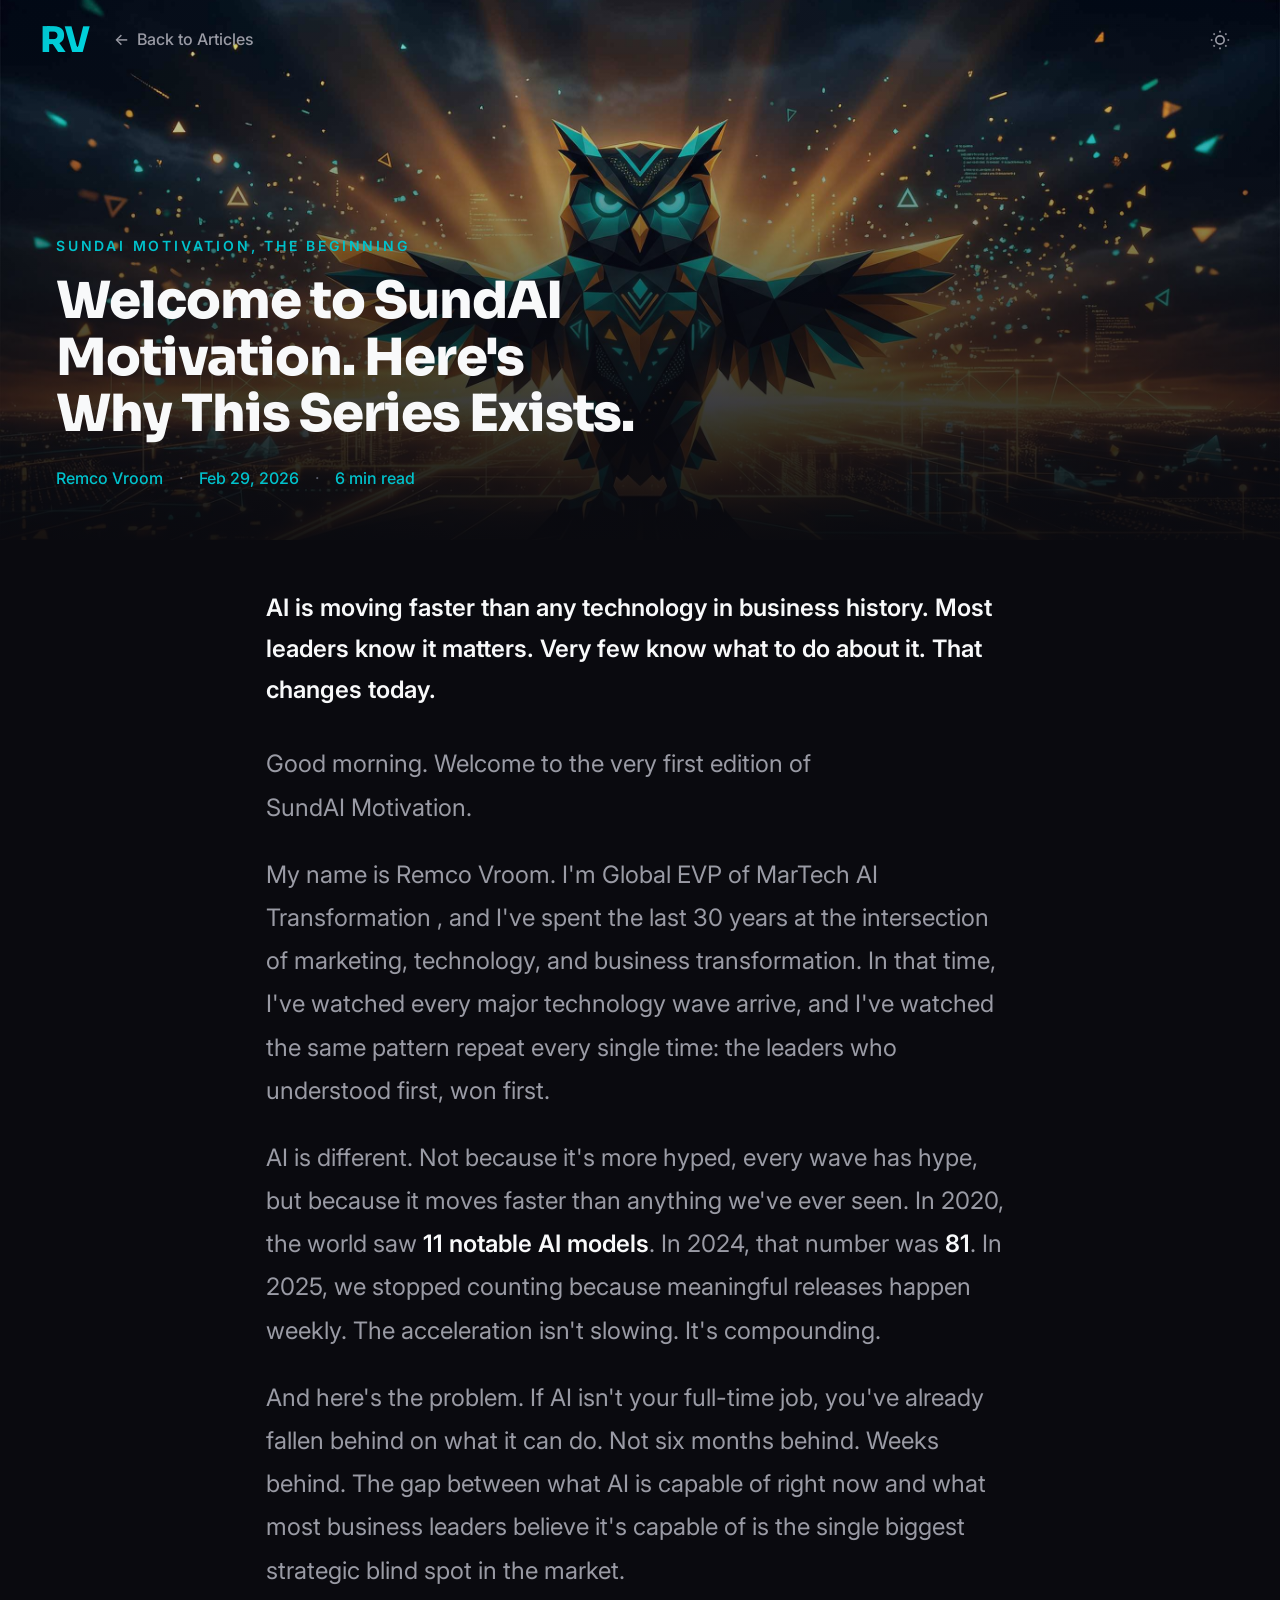
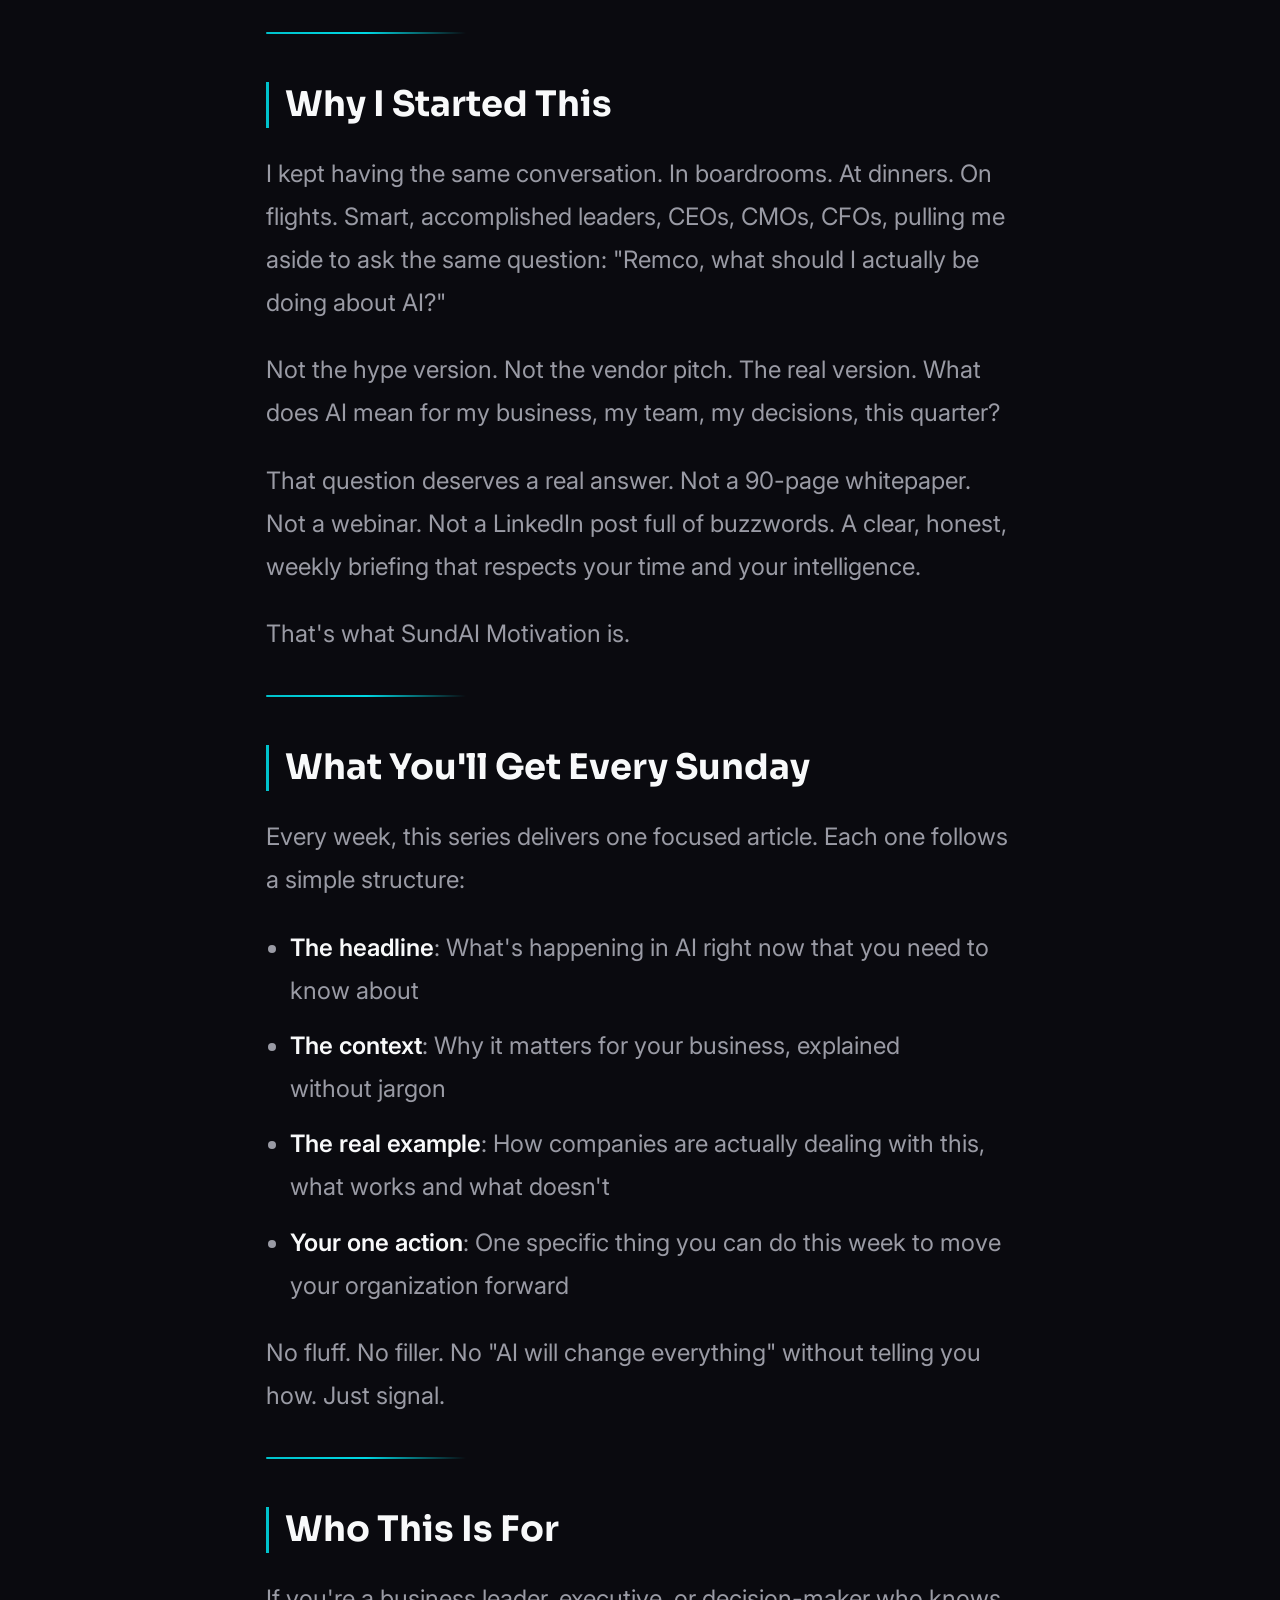
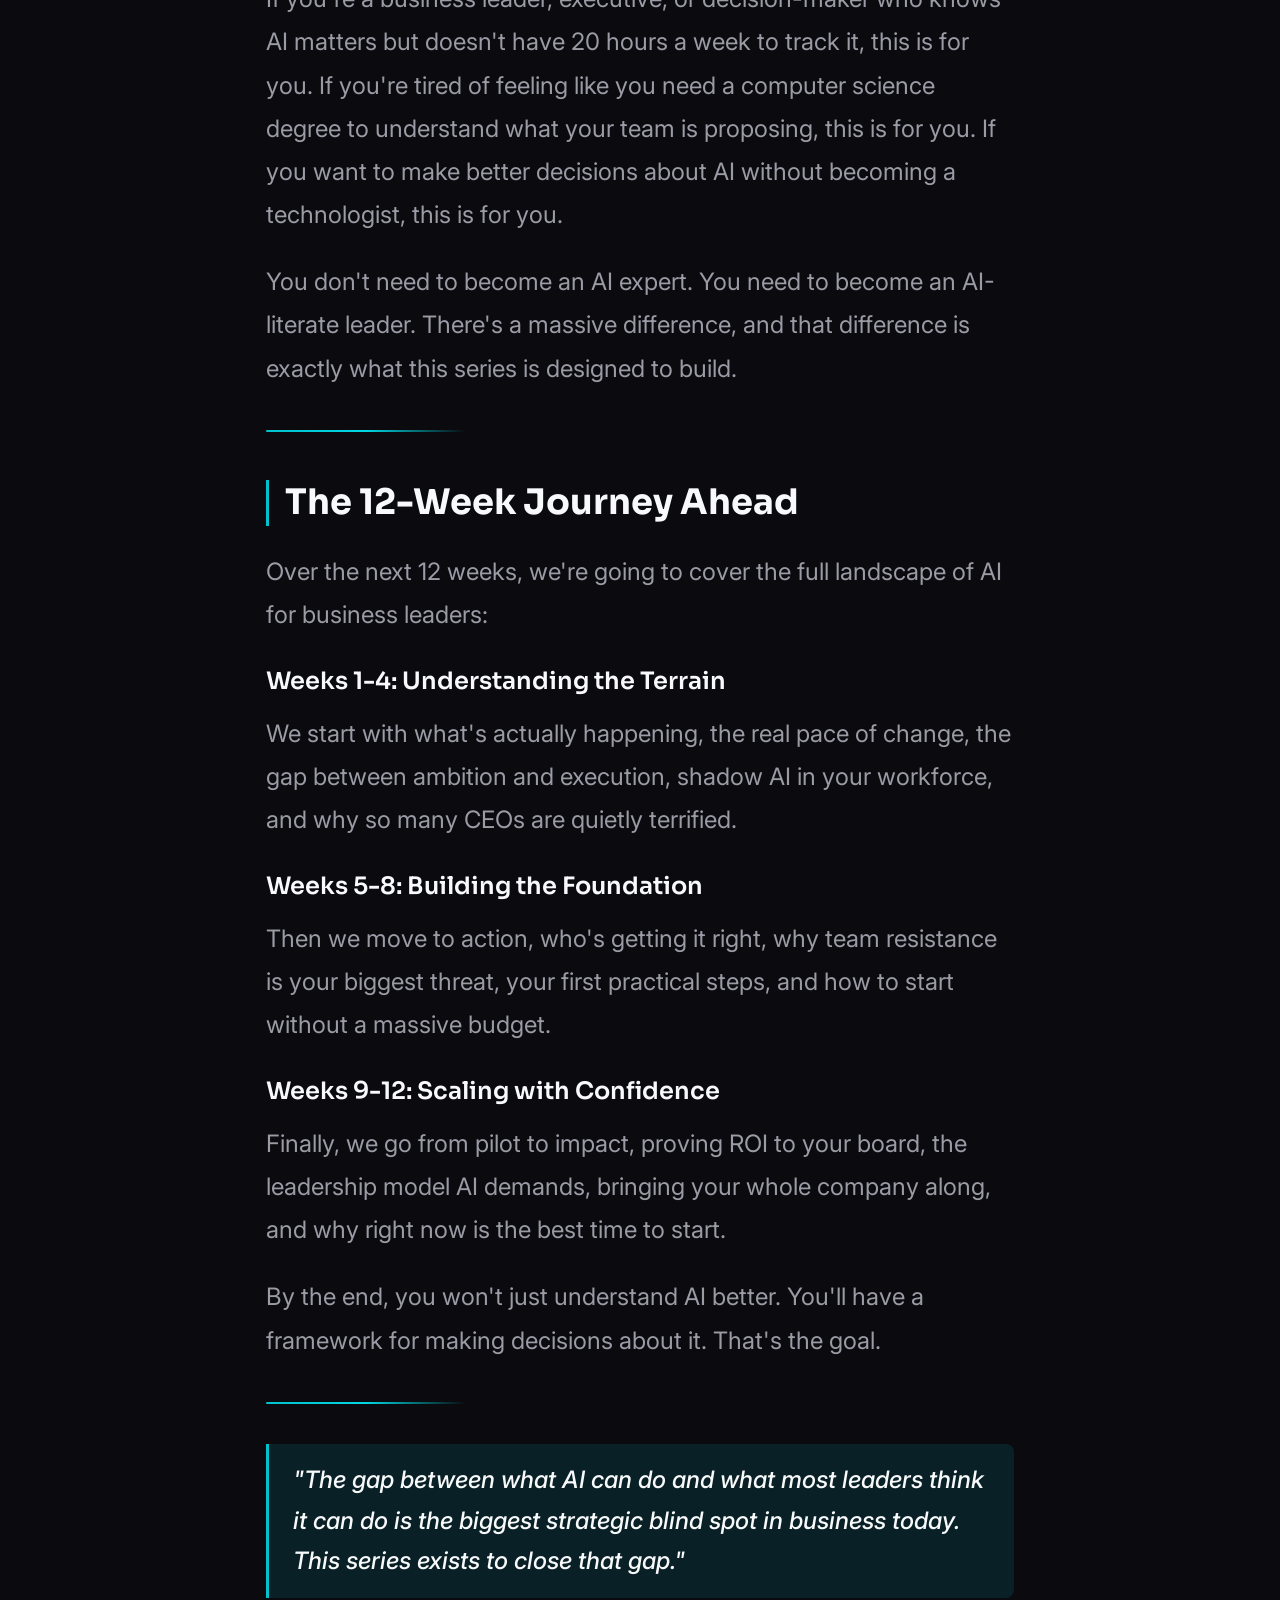
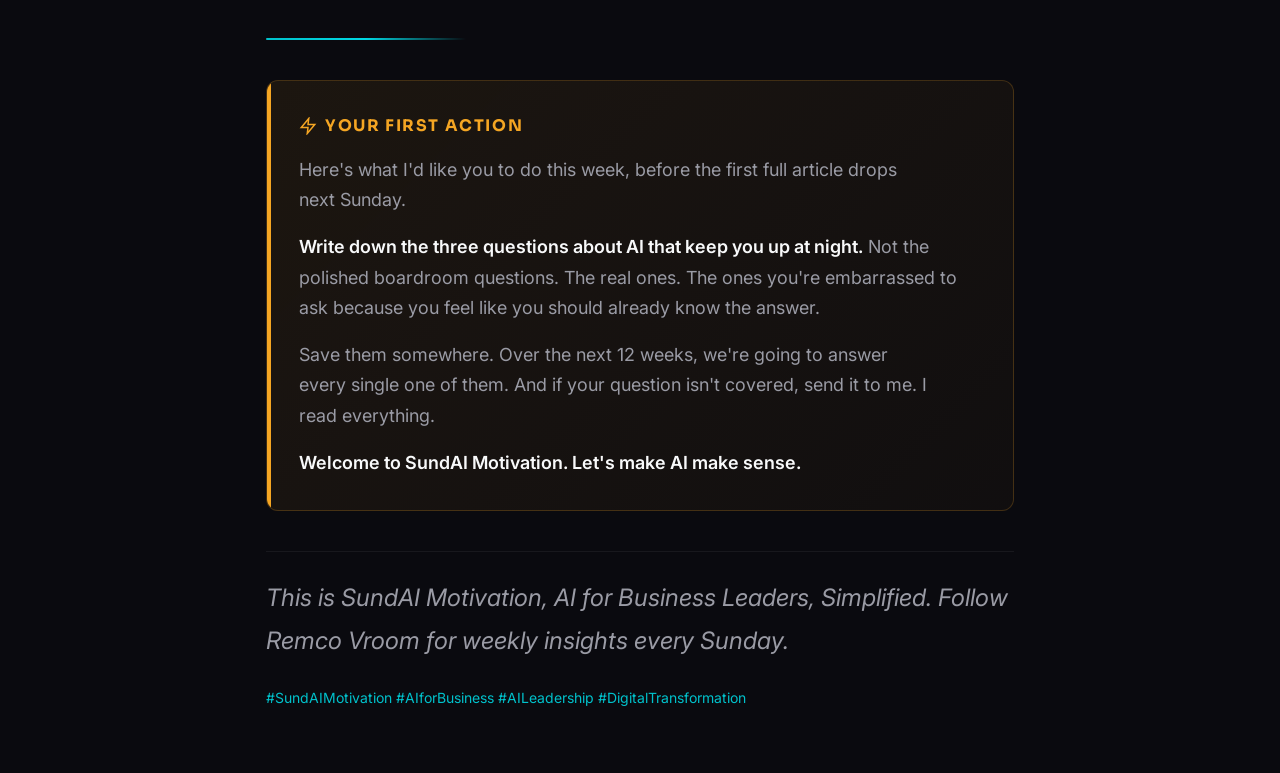
==== commit 69784669: "Remove all Monks references and false Henry Cowling CEO claims" ====
--- a/articles/opening-welcome.html
+++ b/articles/opening-welcome.html
@@ -4,7 +4,7 @@
   <meta charset="UTF-8">
   <meta name="viewport" content="width=device-width, initial-scale=1.0">
   <title>Welcome to SundAI Motivation. Here's Why This Series Exists., Remco Vroom | SundAI Motivation</title>
-  <meta name="description" content="The inaugural edition of SundAI Motivation, AI for Business Leaders. By Remco Vroom, Global EVP MarTech AI Transformation at Monks.">
+  <meta name="description" content="The inaugural edition of SundAI Motivation, AI for Business Leaders. By Remco Vroom.">
 
   <link rel="preconnect" href="https://fonts.googleapis.com">
   <link rel="preconnect" href="https://fonts.gstatic.com" crossorigin>
@@ -67,7 +67,7 @@
 
         <p>Good morning. Welcome to the very first edition of SundAI Motivation.</p>
 
-        <p>My name is Remco Vroom. I'm Global EVP of MarTech AI Transformation at Monks, and I've spent the last 30 years at the intersection of marketing, technology, and business transformation. In that time, I've watched every major technology wave arrive, and I've watched the same pattern repeat every single time: the leaders who understood first, won first.</p>
+        <p>My name is Remco Vroom. I'm Global EVP of MarTech AI Transformation , and I've spent the last 30 years at the intersection of marketing, technology, and business transformation. In that time, I've watched every major technology wave arrive, and I've watched the same pattern repeat every single time: the leaders who understood first, won first.</p>
 
         <p>AI is different. Not because it's more hyped, every wave has hype, but because it moves faster than anything we've ever seen. In 2020, the world saw <strong>11 notable AI models</strong>. In 2024, that number was <strong>81</strong>. In 2025, we stopped counting because meaningful releases happen weekly. The acceleration isn't slowing. It's compounding.</p>
 
@@ -130,11 +130,7 @@
 
         <hr>
 
-        <div class="monks-story">
-          <span class="monks-story-label">A Note on Monks</span>
-          <p>I should be transparent about something. I lead AI transformation at <strong>Monks</strong>, one of the largest digital-first companies in the world, 6,500 people across 33 countries. We were named <strong>AI Agency of the Year</strong> by Adweek and <strong>AI Pioneer</strong> by The One Show. We built <strong>Monks.Flow</strong>, an AI-native marketing platform that's reshaping how the world's biggest brands create and deploy content.</p>
-          <p>I'll reference Monks throughout this series because I've seen firsthand what works at scale. But this series isn't a Monks sales pitch. It's a leadership resource. The insights apply whether you work with us or not. My goal is to help you think more clearly about AI, period.</p>
-        </div>
+        <div class="case-study">
 
         <blockquote>
           <p>"The gap between what AI can do and what most leaders think it can do is the biggest strategic blind spot in business today. This series exists to close that gap."</p>
--- a/components.css
+++ b/components.css
@@ -709,6 +709,77 @@
   gap: var(--space-6);
 }
 
+/* ====== SIGNUP FORM ====== */
+.signup-form {
+  max-width: 480px;
+  margin: 0 auto;
+  display: flex;
+  flex-direction: column;
+  gap: var(--space-4);
+}
+
+.form-group input {
+  width: 100%;
+  padding: var(--space-3) var(--space-4);
+  background: rgba(255, 255, 255, 0.05);
+  border: 1px solid rgba(255, 255, 255, 0.1);
+  border-radius: var(--radius-sm);
+  color: var(--color-text);
+  font-family: var(--font-body);
+  font-size: var(--text-base);
+  transition: border-color var(--transition-interactive),
+              background var(--transition-interactive);
+}
+
+.form-group input::placeholder {
+  color: var(--color-text-muted);
+}
+
+.form-group input:focus {
+  outline: none;
+  border-color: var(--color-primary);
+  background: rgba(255, 255, 255, 0.08);
+}
+
+.form-checkbox {
+  display: flex;
+  align-items: flex-start;
+  gap: var(--space-3);
+  text-align: left;
+}
+
+.form-checkbox input[type="checkbox"] {
+  width: 20px;
+  height: 20px;
+  margin-top: 2px;
+  accent-color: var(--color-primary);
+  cursor: pointer;
+}
+
+.form-checkbox label {
+  font-size: var(--text-sm);
+  color: var(--color-text-muted);
+  line-height: 1.5;
+  cursor: pointer;
+}
+
+.signup-form .btn-primary {
+  width: 100%;
+  justify-content: center;
+}
+
+/* Light mode form styles */
+[data-theme="light"] .form-group input {
+  background: rgba(0, 0, 0, 0.03);
+  border-color: rgba(0, 0, 0, 0.1);
+  color: var(--color-text);
+}
+
+[data-theme="light"] .form-group input:focus {
+  background: rgba(0, 0, 0, 0.05);
+  border-color: var(--color-primary);
+}
+
 .social-link {
   display: flex;
   align-items: center;
